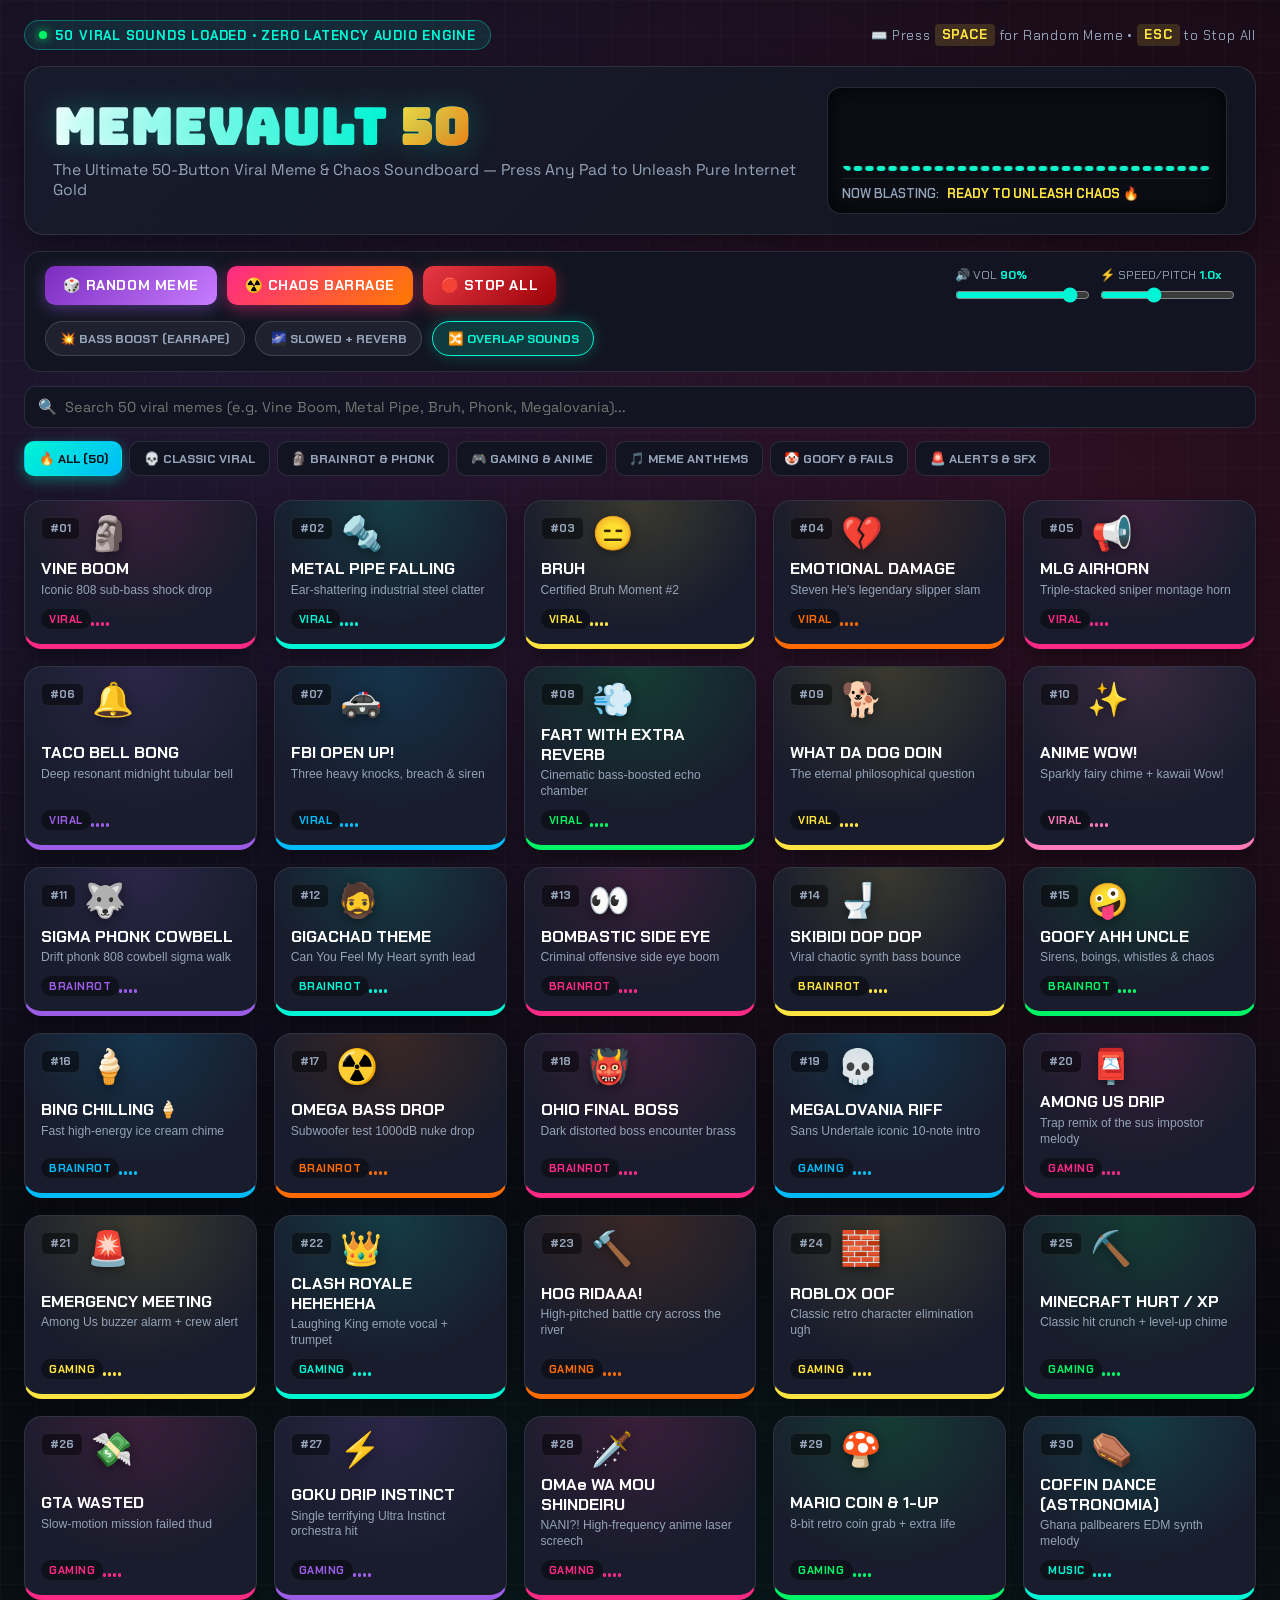
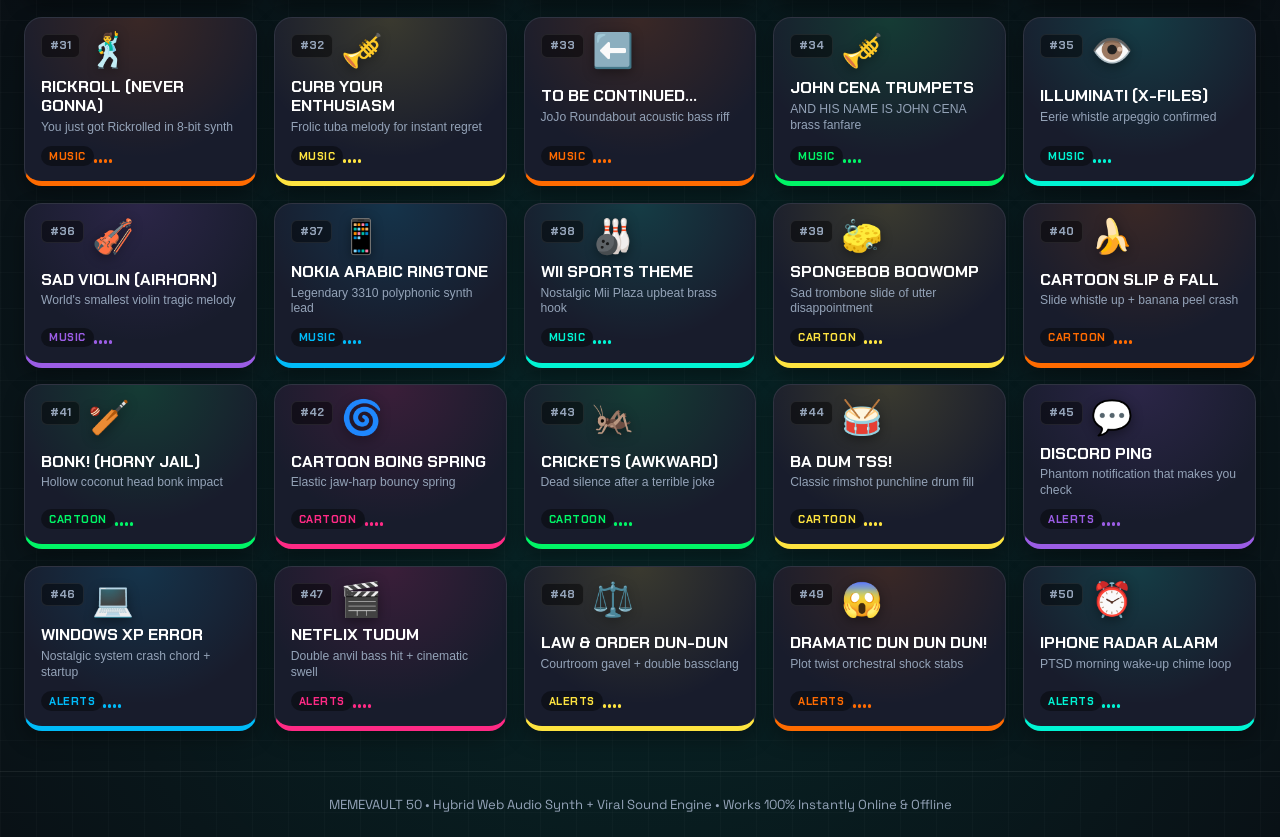
==== meme-soundboard/index.html @ de69bbeb "haha" ====
<!DOCTYPE html>
<html lang="en">
<head>
  <meta charset="UTF-8" />
  <meta name="viewport" content="width=device-width, initial-scale=1.0" />
  <title>MEMEVAULT 50 // Ultimate Viral Meme Soundboard</title>
  <link rel="preconnect" href="https://fonts.googleapis.com">
  <link rel="preconnect" href="https://fonts.gstatic.com" crossorigin>
  <link href="https://fonts.googleapis.com/css2?family=Bungee&family=Chakra+Petch:wght@500;600;700&family=Space+Grotesk:wght@500;700&display=swap" rel="stylesheet">
  <link rel="stylesheet" href="style.css" />
</head>
<body>
  <!-- Floating Emoji Particle Layer -->
  <div id="particleLayer" class="particle-layer" aria-hidden="true"></div>

  <!-- Top Header & Live Visualizer -->
  <header class="hero-header">
    <div class="header-top-bar">
      <div class="brand-badge">
        <span class="pulse-dot"></span>
        <span>50 VIRAL SOUNDS LOADED • ZERO LATENCY AUDIO ENGINE</span>
      </div>
      <div class="shortcut-hint">
        <span>⌨️ Press <strong>SPACE</strong> for Random Meme • <strong>ESC</strong> to Stop All</span>
      </div>
    </div>

    <div class="hero-main">
      <div class="title-block">
        <h1 class="glitch-title" data-text="MEMEVAULT 50">MEMEVAULT <span class="accent-50">50</span></h1>
        <p class="subtitle">The Ultimate 50-Button Viral Meme & Chaos Soundboard — Press Any Pad to Unleash Pure Internet Gold</p>
      </div>

      <!-- Real-Time Audio Spectrum Canvas -->
      <div class="visualizer-box">
        <canvas id="audioCanvas" width="380" height="84"></canvas>
        <div class="now-playing-bar">
          <span class="np-label">NOW BLASTING:</span>
          <span id="nowPlayingText" class="np-value">READY TO UNLEASH CHAOS 🔥</span>
        </div>
      </div>
    </div>

    <!-- Master Studio & Chaos Controls -->
    <div class="control-deck">
      <div class="deck-group">
        <button id="randomBtn" class="deck-btn btn-random" title="Play a random meme sound (Spacebar)">
          🎲 RANDOM MEME
        </button>
        <button id="chaosBtn" class="deck-btn btn-chaos" title="Unleash a wild combo barrage of meme sounds!">
          ☢️ CHAOS BARRAGE
        </button>
        <button id="stopAllBtn" class="deck-btn btn-stop" title="Stop all playing sounds (Esc)">
          🛑 STOP ALL
        </button>
      </div>

      <div class="deck-group sliders-group">
        <label class="ctrl-slider">
          <span>🔊 VOL <strong id="volVal">90%</strong></span>
          <input type="range" id="masterVolume" min="0" max="100" value="90" />
        </label>
        <label class="ctrl-slider">
          <span>⚡ SPEED/PITCH <strong id="pitchVal">1.0x</strong></span>
          <input type="range" id="pitchSlider" min="0.5" max="1.8" step="0.05" value="1.0" />
        </label>
      </div>

      <div class="deck-group toggles-group">
        <button id="bassBoostBtn" class="toggle-pill" aria-pressed="false">
          💥 BASS BOOST (EARRAPE)
        </button>
        <button id="reverbBtn" class="toggle-pill" aria-pressed="false">
          🌌 SLOWED + REVERB
        </button>
        <button id="overlapBtn" class="toggle-pill active" aria-pressed="true">
          🔀 OVERLAP SOUNDS
        </button>
      </div>
    </div>

    <!-- Search & Category Filter Bar -->
    <div class="filter-bar">
      <div class="search-wrap">
        <span class="search-icon">🔍</span>
        <input type="text" id="searchInput" placeholder="Search 50 viral memes (e.g. Vine Boom, Metal Pipe, Bruh, Phonk, Megalovania)..." />
        <button id="clearSearchBtn" class="clear-btn" style="display:none;">✕</button>
      </div>

      <div class="category-tabs" id="categoryTabs">
        <button class="cat-tab active" data-cat="all">🔥 ALL (50)</button>
        <button class="cat-tab" data-cat="viral">💀 CLASSIC VIRAL</button>
        <button class="cat-tab" data-cat="brainrot">🗿 BRAINROT & PHONK</button>
        <button class="cat-tab" data-cat="gaming">🎮 GAMING & ANIME</button>
        <button class="cat-tab" data-cat="music">🎵 MEME ANTHEMS</button>
        <button class="cat-tab" data-cat="cartoon">🤡 GOOFY & FAILS</button>
        <button class="cat-tab" data-cat="alerts">🚨 ALERTS & SFX</button>
      </div>
    </div>
  </header>

  <!-- 50 Meme Buttons Grid -->
  <main class="board-container">
    <div id="soundboardGrid" class="soundboard-grid">
      <!-- Dynamically populated with 50 interactive arcade meme buttons by script.js -->
    </div>
  </main>

  <!-- Footer -->
  <footer class="board-footer">
    <p>MEMEVAULT 50 • Hybrid Web Audio Synth + Viral Sound Engine • Works 100% Instantly Online & Offline</p>
  </footer>

  <script src="script.js"></script>
</body>
</html>
---- meme-soundboard/style.css ----
:root {
  --bg-dark: #090a10;
  --bg-panel: #121521;
  --bg-card: #181c2c;
  --border-glow: rgba(255, 255, 255, 0.1);
  --text-main: #f8fafc;
  --text-muted: #94a3b8;
  --neon-pink: #ff2a85;
  --neon-cyan: #00f5d4;
  --neon-yellow: #fee440;
  --neon-orange: #ff6b00;
  --neon-purple: #9b5de5;
  --neon-green: #00f566;
}

* {
  box-sizing: border-box;
  margin: 0;
  padding: 0;
  user-select: none;
}

body {
  background-color: var(--bg-dark);
  background-image:
    radial-gradient(circle at 15% 15%, rgba(155, 93, 229, 0.16) 0%, transparent 40%),
    radial-gradient(circle at 85% 20%, rgba(255, 42, 133, 0.15) 0%, transparent 40%),
    radial-gradient(circle at 50% 85%, rgba(0, 245, 212, 0.12) 0%, transparent 45%),
    linear-gradient(rgba(255, 255, 255, 0.02) 1px, transparent 1px),
    linear-gradient(90deg, rgba(255, 255, 255, 0.02) 1px, transparent 1px);
  background-size: 100% 100%, 100% 100%, 100% 100%, 36px 36px, 36px 36px;
  color: var(--text-main);
  font-family: 'Space Grotesk', -apple-system, BlinkMacSystemFont, sans-serif;
  min-height: 100vh;
  overflow-x: hidden;
}

body.screen-shake {
  animation: shakeAnim 0.35s cubic-bezier(0.36, 0.07, 0.19, 0.97) both;
}

@keyframes shakeAnim {
  10%, 90% { transform: translate3d(-3px, 2px, 0) rotate(-0.5deg); }
  20%, 80% { transform: translate3d(5px, -3px, 0) rotate(0.5deg); }
  30%, 50%, 70% { transform: translate3d(-6px, 4px, 0) rotate(-1deg); }
  40%, 60% { transform: translate3d(6px, -4px, 0) rotate(1deg); }
}

/* Particle Layer */
.particle-layer {
  position: fixed;
  inset: 0;
  pointer-events: none;
  z-index: 9999;
  overflow: hidden;
}

.meme-particle {
  position: absolute;
  font-size: 2.2rem;
  pointer-events: none;
  animation: floatUpFade 1.1s cubic-bezier(0.16, 1, 0.3, 1) forwards;
  filter: drop-shadow(0 4px 12px rgba(0,0,0,0.5));
}

@keyframes floatUpFade {
  0% {
    opacity: 1;
    transform: translate(-50%, -50%) scale(0.4) rotate(0deg);
  }
  50% {
    opacity: 1;
    transform: translate(calc(-50% + var(--dx)), calc(-50% + var(--dy) * 0.6)) scale(1.35) rotate(var(--rot));
  }
  100% {
    opacity: 0;
    transform: translate(calc(-50% + var(--dx) * 1.4), calc(-50% + var(--dy))) scale(0.8) rotate(calc(var(--rot) * 1.5));
  }
}

/* Header */
.hero-header {
  max-width: 1440px;
  margin: 0 auto;
  padding: 1.25rem 1.5rem 0.75rem;
}

.header-top-bar {
  display: flex;
  justify-content: space-between;
  align-items: center;
  flex-wrap: wrap;
  gap: 0.75rem;
  margin-bottom: 1rem;
  font-family: 'Chakra Petch', sans-serif;
  font-size: 0.82rem;
  letter-spacing: 0.06em;
  color: var(--text-muted);
}

.brand-badge {
  display: inline-flex;
  align-items: center;
  gap: 0.5rem;
  background: rgba(0, 245, 212, 0.1);
  border: 1px solid rgba(0, 245, 212, 0.35);
  color: var(--neon-cyan);
  padding: 0.35rem 0.85rem;
  border-radius: 999px;
  font-weight: 700;
}

.pulse-dot {
  width: 8px;
  height: 8px;
  border-radius: 50%;
  background: var(--neon-green);
  box-shadow: 0 0 10px var(--neon-green);
  animation: pulseGlow 1.4s infinite;
}

@keyframes pulseGlow {
  0%, 100% { transform: scale(1); opacity: 1; }
  50% { transform: scale(1.4); opacity: 0.6; }
}

.shortcut-hint strong {
  color: var(--neon-yellow);
  background: rgba(254, 228, 64, 0.15);
  padding: 0.15rem 0.45rem;
  border-radius: 4px;
}

.hero-main {
  display: flex;
  justify-content: space-between;
  align-items: center;
  gap: 1.5rem;
  flex-wrap: wrap;
  background: linear-gradient(135deg, rgba(24, 28, 44, 0.92), rgba(18, 21, 33, 0.95));
  border: 1px solid var(--border-glow);
  border-radius: 20px;
  padding: 1.25rem 1.75rem;
  box-shadow: 0 16px 40px rgba(0, 0, 0, 0.45);
}

.title-block {
  flex: 1 1 420px;
}

.glitch-title {
  font-family: 'Bungee', cursive;
  font-size: clamp(2rem, 4vw, 3.1rem);
  line-height: 1.05;
  letter-spacing: 0.03em;
  background: linear-gradient(90deg, #ffffff 0%, #00f5d4 45%, #ff2a85 95%);
  -webkit-background-clip: text;
  -webkit-text-fill-color: transparent;
  text-shadow: 0 0 30px rgba(0, 245, 212, 0.25);
}

.accent-50 {
  background: linear-gradient(135deg, var(--neon-yellow), var(--neon-orange));
  -webkit-background-clip: text;
  -webkit-text-fill-color: transparent;
}

.subtitle {
  color: var(--text-muted);
  font-size: 0.98rem;
  margin-top: 0.4rem;
}

/* Visualizer */
.visualizer-box {
  flex: 0 1 400px;
  background: #0b0d14;
  border: 1px solid rgba(255, 255, 255, 0.12);
  border-radius: 14px;
  padding: 0.65rem 0.85rem;
  box-shadow: inset 0 0 20px rgba(0, 0, 0, 0.8);
}

#audioCanvas {
  width: 100%;
  height: 72px;
  display: block;
  border-radius: 8px;
}

.now-playing-bar {
  display: flex;
  align-items: center;
  gap: 0.5rem;
  margin-top: 0.45rem;
  font-family: 'Chakra Petch', sans-serif;
  font-size: 0.8rem;
  border-top: 1px solid rgba(255, 255, 255, 0.08);
  padding-top: 0.4rem;
}

.np-label {
  color: var(--text-muted);
  font-weight: 600;
}

.np-value {
  color: var(--neon-yellow);
  font-weight: 700;
  white-space: nowrap;
  overflow: hidden;
  text-overflow: ellipsis;
}

/* Control Deck */
.control-deck {
  display: flex;
  flex-wrap: wrap;
  align-items: center;
  justify-content: space-between;
  gap: 1rem;
  margin-top: 1rem;
  background: var(--bg-panel);
  border: 1px solid var(--border-glow);
  border-radius: 16px;
  padding: 0.9rem 1.25rem;
}

.deck-group {
  display: flex;
  align-items: center;
  flex-wrap: wrap;
  gap: 0.65rem;
}

.deck-btn {
  font-family: 'Chakra Petch', sans-serif;
  font-weight: 700;
  font-size: 0.88rem;
  letter-spacing: 0.04em;
  padding: 0.65rem 1.1rem;
  border-radius: 10px;
  border: none;
  cursor: pointer;
  transition: transform 0.12s ease, box-shadow 0.15s ease, filter 0.15s ease;
  color: #fff;
}

.deck-btn:hover {
  transform: translateY(-2px);
  filter: brightness(1.12);
}

.deck-btn:active {
  transform: translateY(1px);
}

.btn-random {
  background: linear-gradient(135deg, #7b2cbf, #c77dff);
  box-shadow: 0 4px 15px rgba(155, 93, 229, 0.4);
}

.btn-chaos {
  background: linear-gradient(135deg, #ff2a85, #ff7b00);
  box-shadow: 0 4px 15px rgba(255, 42, 133, 0.45);
}

.btn-stop {
  background: linear-gradient(135deg, #e63946, #9d0208);
  box-shadow: 0 4px 15px rgba(230, 57, 70, 0.4);
}

.ctrl-slider {
  display: flex;
  flex-direction: column;
  gap: 0.25rem;
  font-family: 'Chakra Petch', sans-serif;
  font-size: 0.76rem;
  color: var(--text-muted);
  min-width: 135px;
}

.ctrl-slider strong {
  color: var(--neon-cyan);
}

.ctrl-slider input[type="range"] {
  accent-color: var(--neon-cyan);
  cursor: pointer;
}

.toggle-pill {
  background: rgba(255, 255, 255, 0.06);
  border: 1px solid rgba(255, 255, 255, 0.15);
  color: var(--text-muted);
  font-family: 'Chakra Petch', sans-serif;
  font-weight: 700;
  font-size: 0.78rem;
  padding: 0.55rem 0.9rem;
  border-radius: 999px;
  cursor: pointer;
  transition: all 0.15s ease;
}

.toggle-pill:hover {
  border-color: rgba(255, 255, 255, 0.35);
  color: #fff;
}

.toggle-pill.active {
  background: rgba(0, 245, 212, 0.16);
  border-color: var(--neon-cyan);
  color: var(--neon-cyan);
  box-shadow: 0 0 14px rgba(0, 245, 212, 0.25);
}

#bassBoostBtn.active {
  background: rgba(255, 42, 133, 0.22);
  border-color: var(--neon-pink);
  color: #ff7ab8;
  box-shadow: 0 0 18px rgba(255, 42, 133, 0.45);
}

/* Filter Bar */
.filter-bar {
  display: flex;
  flex-wrap: wrap;
  align-items: center;
  justify-content: space-between;
  gap: 0.85rem;
  margin-top: 0.9rem;
}

.search-wrap {
  position: relative;
  flex: 1 1 300px;
  display: flex;
  align-items: center;
}

.search-icon {
  position: absolute;
  left: 0.9rem;
  font-size: 0.95rem;
  pointer-events: none;
}

#searchInput {
  width: 100%;
  background: var(--bg-panel);
  border: 1px solid var(--border-glow);
  color: var(--text-main);
  font-family: inherit;
  font-size: 0.9rem;
  padding: 0.68rem 2.2rem 0.68rem 2.5rem;
  border-radius: 12px;
  outline: none;
  transition: border-color 0.2s, box-shadow 0.2s;
}

#searchInput:focus {
  border-color: var(--neon-cyan);
  box-shadow: 0 0 0 3px rgba(0, 245, 212, 0.15);
}

.clear-btn {
  position: absolute;
  right: 0.75rem;
  background: none;
  border: none;
  color: var(--text-muted);
  cursor: pointer;
  font-size: 1rem;
}

.category-tabs {
  display: flex;
  flex-wrap: wrap;
  gap: 0.45rem;
}

.cat-tab {
  background: var(--bg-panel);
  border: 1px solid var(--border-glow);
  color: var(--text-muted);
  font-family: 'Chakra Petch', sans-serif;
  font-weight: 700;
  font-size: 0.78rem;
  padding: 0.52rem 0.85rem;
  border-radius: 10px;
  cursor: pointer;
  transition: all 0.15s ease;
}

.cat-tab:hover {
  color: #fff;
  border-color: rgba(255, 255, 255, 0.3);
}

.cat-tab.active {
  background: linear-gradient(135deg, var(--neon-cyan), #00bbf9);
  color: #061018;
  border-color: transparent;
  box-shadow: 0 4px 14px rgba(0, 245, 212, 0.35);
}

/* 50 Meme Soundboard Grid */
.board-container {
  max-width: 1440px;
  margin: 0.75rem auto 2.5rem;
  padding: 0 1.5rem;
}

.soundboard-grid {
  display: grid;
  grid-template-columns: repeat(auto-fill, minmax(220px, 1fr));
  gap: 1.05rem;
}

/* Arcade Meme Pad Card */
.meme-pad {
  position: relative;
  background: var(--bg-card);
  border: 1px solid rgba(255, 255, 255, 0.1);
  border-bottom: 5px solid var(--pad-color, #00f5d4);
  border-radius: 18px;
  padding: 1rem 1rem 0.95rem;
  cursor: pointer;
  display: flex;
  flex-direction: column;
  justify-content: space-between;
  min-height: 148px;
  transition: transform 0.1s cubic-bezier(0.34, 1.56, 0.64, 1), box-shadow 0.15s ease, border-color 0.15s ease, background 0.15s ease;
  overflow: hidden;
  text-align: left;
  box-shadow: 0 8px 20px rgba(0, 0, 0, 0.35);
}

.meme-pad::before {
  content: '';
  position: absolute;
  inset: 0;
  background: radial-gradient(circle at 50% 0%, var(--pad-glow, rgba(0, 245, 212, 0.18)), transparent 70%);
  opacity: 0.55;
  transition: opacity 0.2s ease;
  pointer-events: none;
}

.meme-pad:hover {
  transform: translateY(-4px);
  border-color: var(--pad-color, #00f5d4);
  box-shadow: 0 12px 26px rgba(0, 0, 0, 0.5), 0 0 18px var(--pad-glow, rgba(0, 245, 212, 0.35));
}

.meme-pad:hover::before {
  opacity: 1;
}

.meme-pad:active,
.meme-pad.is-playing {
  transform: translateY(2px) scale(0.985);
  border-bottom-width: 2px;
  background: linear-gradient(180deg, rgba(255, 255, 255, 0.08), var(--bg-card));
  box-shadow: 0 0 28px var(--pad-color, #00f5d4), inset 0 0 15px var(--pad-glow, rgba(0, 245, 212, 0.4));
}

.pad-top {
  display: flex;
  justify-content: space-between;
  align-items: flex-start;
  gap: 0.5rem;
  z-index: 1;
}

.pad-num {
  font-family: 'Chakra Petch', sans-serif;
  font-size: 0.72rem;
  font-weight: 700;
  color: var(--text-muted);
  background: rgba(0, 0, 0, 0.45);
  padding: 0.2rem 0.5rem;
  border-radius: 6px;
  border: 1px solid rgba(255, 255, 255, 0.08);
}

.pad-emoji {
  font-size: 2.1rem;
  line-height: 1;
  filter: drop-shadow(0 3px 6px rgba(0,0,0,0.4));
  transition: transform 0.2s cubic-bezier(0.34, 1.56, 0.64, 1);
}

.meme-pad:hover .pad-emoji {
  transform: scale(1.18) rotate(-6deg);
}

.meme-pad.is-playing .pad-emoji {
  animation: bounceEmoji 0.35s infinite alternate;
}

@keyframes bounceEmoji {
  from { transform: scale(1.15) rotate(-8deg); }
  to { transform: scale(1.35) rotate(8deg); }
}

.pad-body {
  margin-top: 0.55rem;
  z-index: 1;
}

.pad-title {
  font-family: 'Chakra Petch', sans-serif;
  font-weight: 700;
  font-size: 1.02rem;
  color: #fff;
  line-height: 1.2;
  margin-bottom: 0.25rem;
}

.pad-desc {
  font-size: 0.76rem;
  color: var(--text-muted);
  line-height: 1.3;
}

.pad-footer {
  display: flex;
  justify-content: space-between;
  align-items: center;
  margin-top: 0.65rem;
  z-index: 1;
}

.pad-tag {
  font-family: 'Chakra Petch', sans-serif;
  font-size: 0.68rem;
  font-weight: 700;
  text-transform: uppercase;
  letter-spacing: 0.05em;
  color: var(--pad-color, #00f5d4);
  background: rgba(0, 0, 0, 0.4);
  padding: 0.18rem 0.5rem;
  border-radius: 999px;
}

.pad-wave {
  display: flex;
  align-items: flex-end;
  gap: 2px;
  height: 14px;
}

.pad-wave span {
  width: 3px;
  height: 4px;
  background: var(--pad-color, #00f5d4);
  border-radius: 2px;
  transition: height 0.15s ease;
}

.meme-pad.is-playing .pad-wave span:nth-child(1) { animation: miniEq 0.3s infinite alternate 0.05s; }
.meme-pad.is-playing .pad-wave span:nth-child(2) { animation: miniEq 0.25s infinite alternate 0.12s; }
.meme-pad.is-playing .pad-wave span:nth-child(3) { animation: miniEq 0.35s infinite alternate 0.02s; }
.meme-pad.is-playing .pad-wave span:nth-child(4) { animation: miniEq 0.28s infinite alternate 0.18s; }

@keyframes miniEq {
  from { height: 3px; }
  to { height: 14px; }
}

.board-footer {
  text-align: center;
  padding: 1.5rem;
  color: var(--text-muted);
  font-size: 0.82rem;
  border-top: 1px solid rgba(255, 255, 255, 0.07);
}

@media (max-width: 768px) {
  .hero-main {
    padding: 1rem;
  }
  .soundboard-grid {
    grid-template-columns: repeat(auto-fill, minmax(160px, 1fr));
    gap: 0.75rem;
  }
}
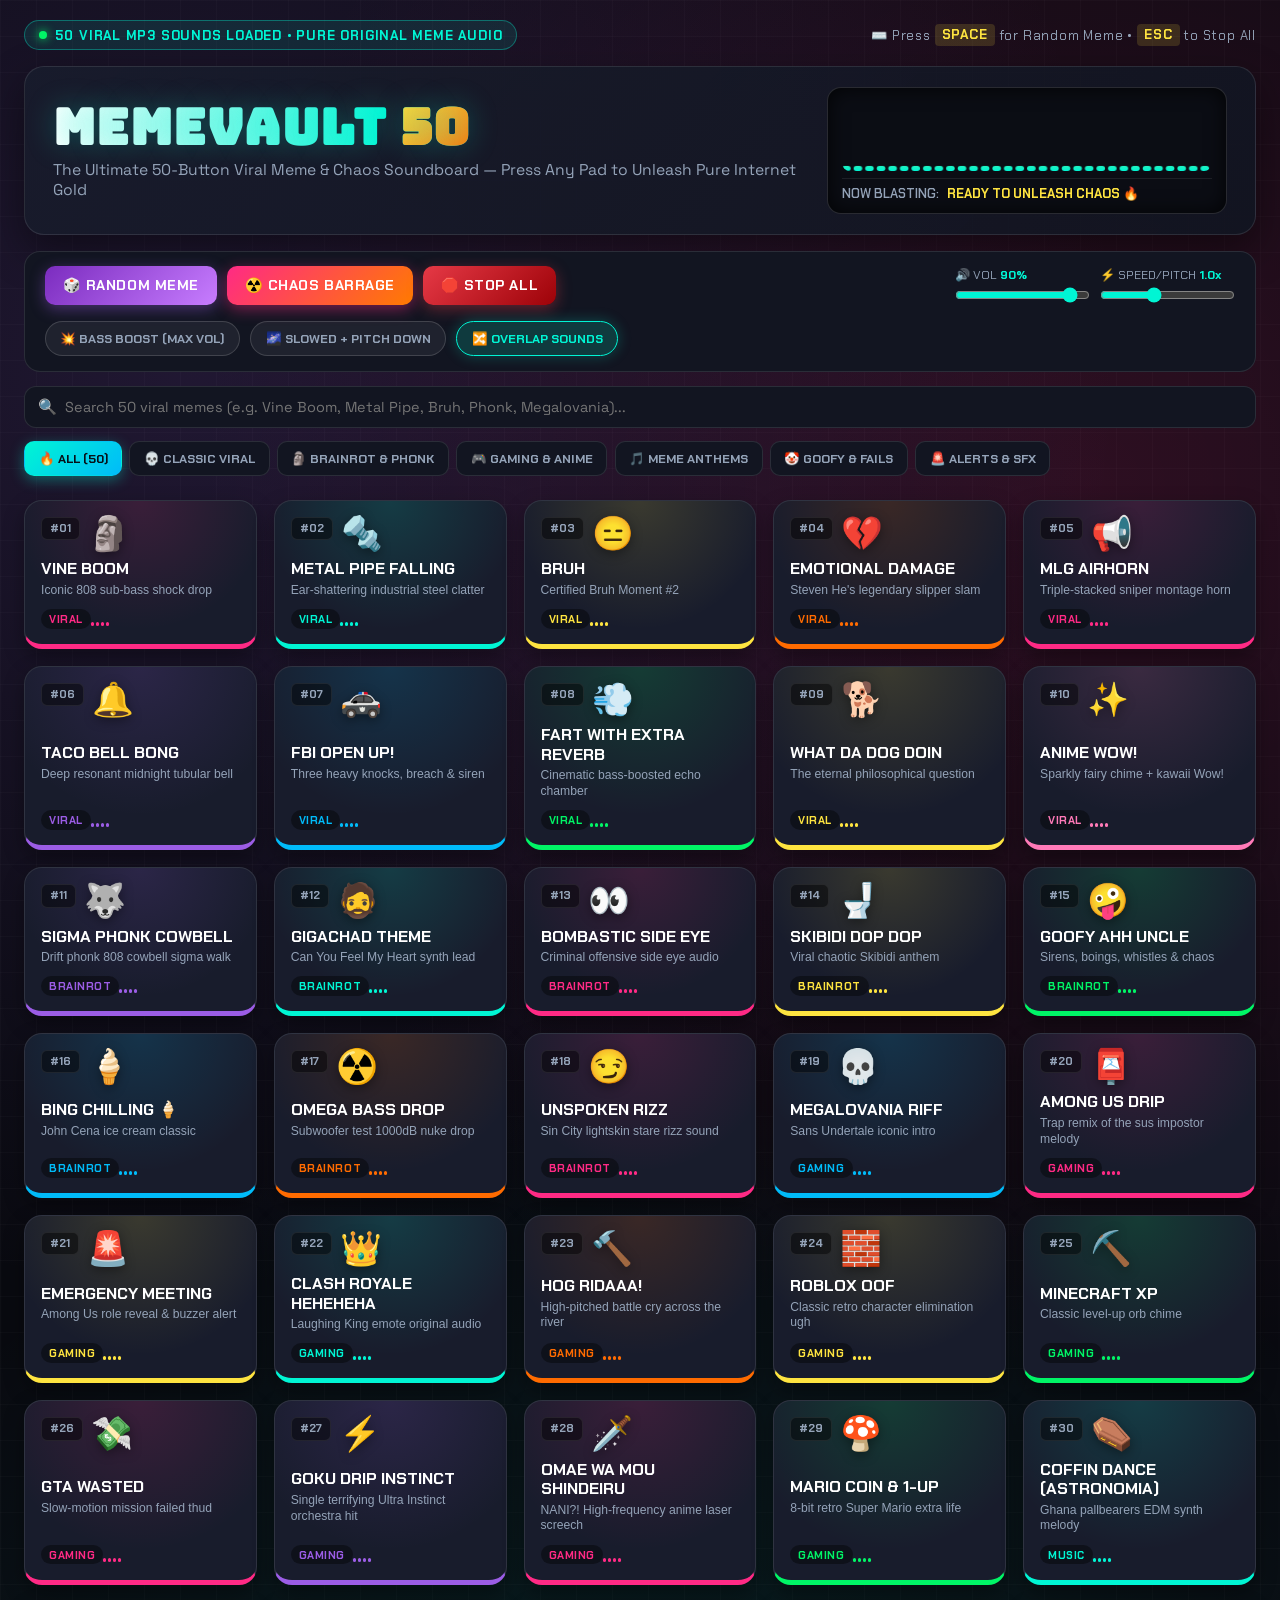
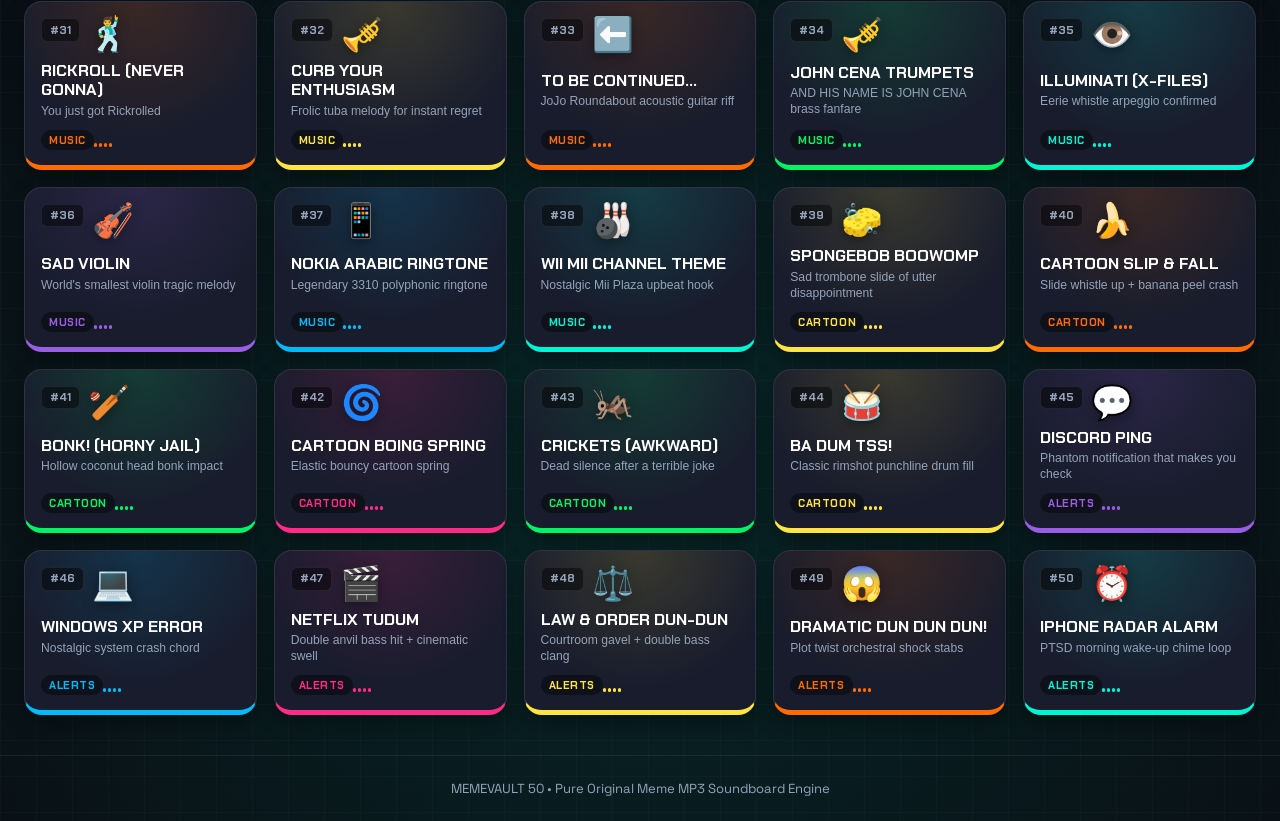
==== commit a7a09dae: "Update meme soundboard to play pure MP3 audio without TTS overlay" ====
--- a/meme-soundboard/index.html
+++ b/meme-soundboard/index.html
@@ -18,7 +18,7 @@
     <div class="header-top-bar">
       <div class="brand-badge">
         <span class="pulse-dot"></span>
-        <span>50 VIRAL SOUNDS LOADED • ZERO LATENCY AUDIO ENGINE</span>
+        <span>50 VIRAL MP3 SOUNDS LOADED • PURE ORIGINAL MEME AUDIO</span>
       </div>
       <div class="shortcut-hint">
         <span>⌨️ Press <strong>SPACE</strong> for Random Meme • <strong>ESC</strong> to Stop All</span>
@@ -68,10 +68,10 @@
 
       <div class="deck-group toggles-group">
         <button id="bassBoostBtn" class="toggle-pill" aria-pressed="false">
-          💥 BASS BOOST (EARRAPE)
+          💥 BASS BOOST (MAX VOL)
         </button>
         <button id="reverbBtn" class="toggle-pill" aria-pressed="false">
-          🌌 SLOWED + REVERB
+          🌌 SLOWED + PITCH DOWN
         </button>
         <button id="overlapBtn" class="toggle-pill active" aria-pressed="true">
           🔀 OVERLAP SOUNDS
@@ -108,7 +108,7 @@
 
   <!-- Footer -->
   <footer class="board-footer">
-    <p>MEMEVAULT 50 • Hybrid Web Audio Synth + Viral Sound Engine • Works 100% Instantly Online & Offline</p>
+    <p>MEMEVAULT 50 • Pure Original Meme MP3 Soundboard Engine</p>
   </footer>
 
   <script src="script.js"></script>
